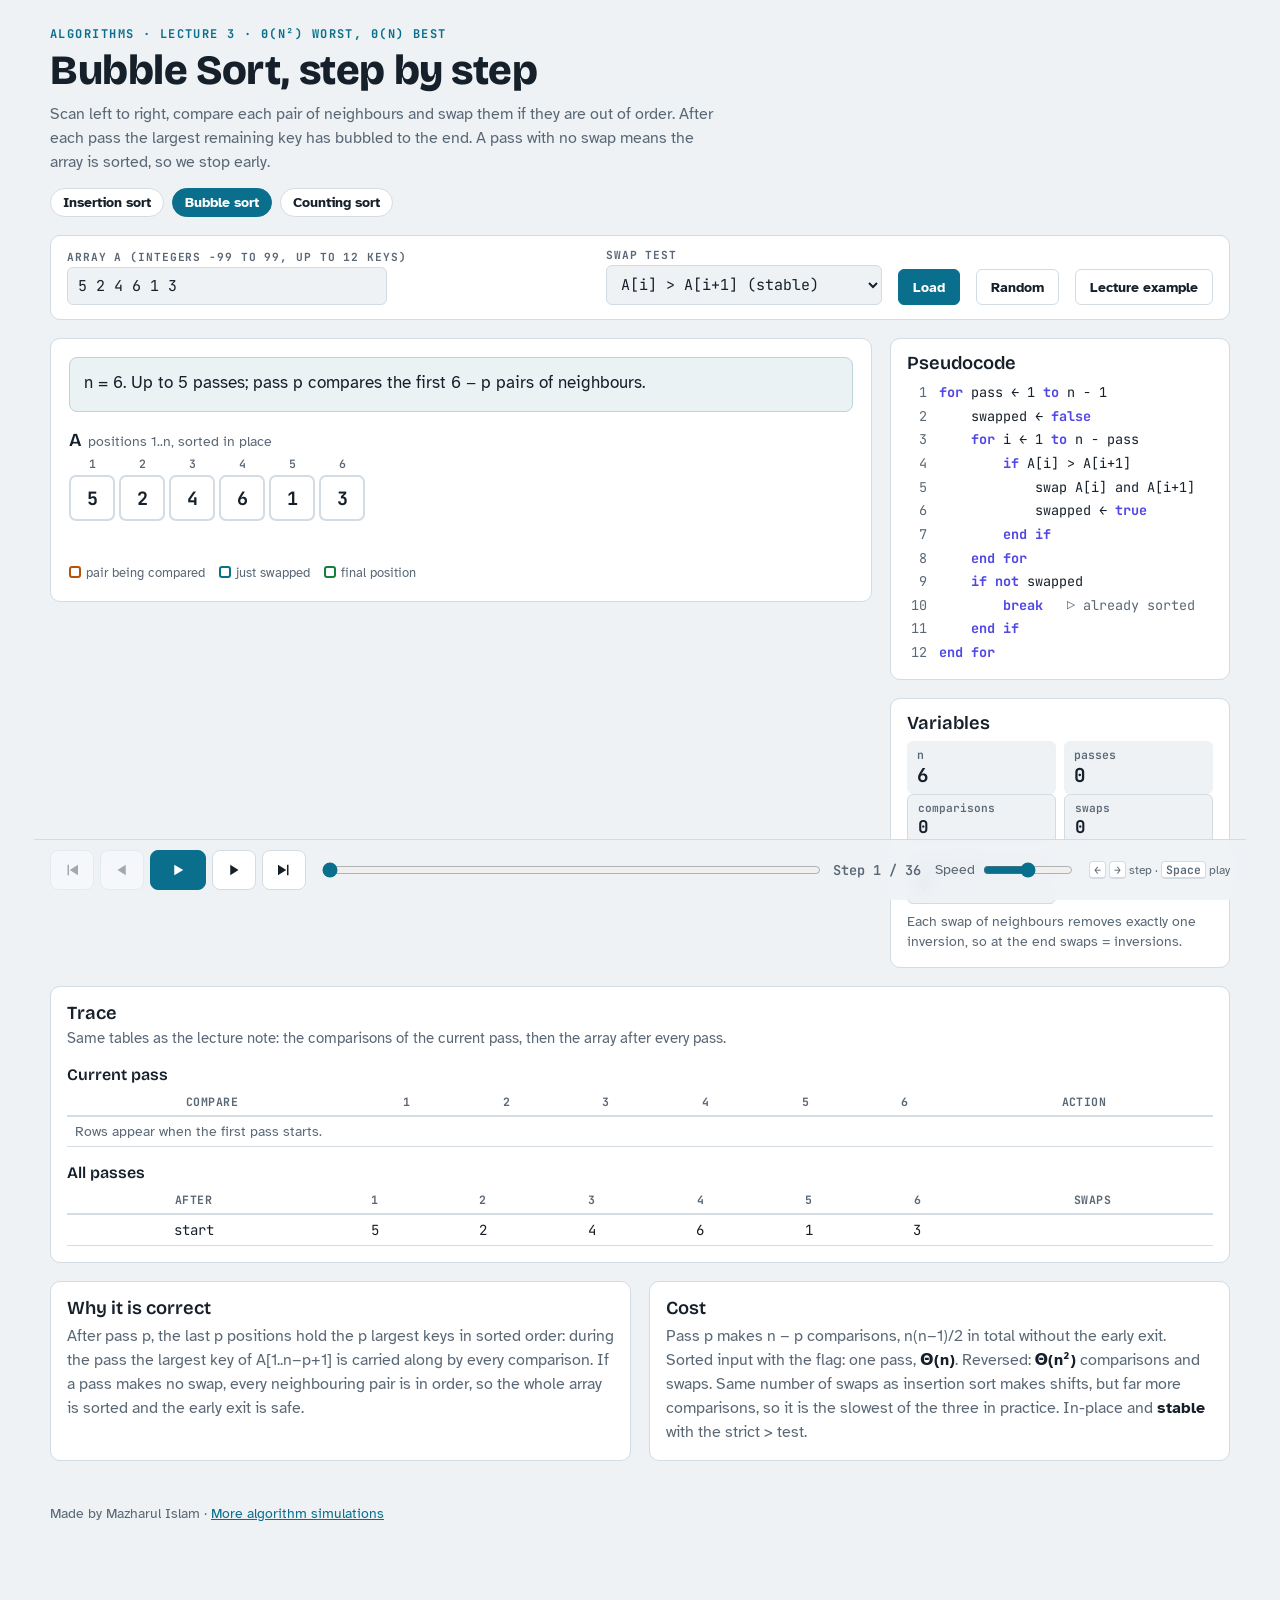
==== bubble-sort/index.html @ 17991b51 "Add insertion sort and bubble sort simulations; shared player and styles; fix array cell alignment" ====
<!doctype html>
<html lang="en">
<head>
<meta charset="utf-8">
<meta name="viewport" content="width=device-width, initial-scale=1, viewport-fit=cover">
<meta name="description" content="Interactive step-by-step bubble sort with early exit: compare neighbours, swap, and watch the largest key bubble to the end.">
<style>html{color-scheme:light}body{margin:0}img{max-width:100%}[hidden]{display:none!important}</style>
<title>Bubble Sort Simulator</title>
<link rel="preconnect" href="https://fonts.googleapis.com">
<link rel="preconnect" href="https://fonts.gstatic.com" crossorigin>
<link rel="stylesheet" href="https://fonts.googleapis.com/css2?family=Atkinson+Hyperlegible:wght@400;700&family=Bricolage+Grotesque:opsz,wght@12..96,600;12..96,800&family=JetBrains+Mono:wght@400;600;700&display=swap">
<link rel="stylesheet" href="../assets/sim.css">
</head>
<body>
<div class="wrap">
  <header>
    <p class="eyebrow">Algorithms · Lecture 3 · Θ(n²) worst, Θ(n) best</p>
    <h1>Bubble Sort, step by step</h1>
    <p class="lede">Scan left to right, compare each pair of neighbours and swap them if they are out of order. After each pass the largest remaining key has bubbled to the end. A pass with no swap means the array is sorted, so we stop early.</p>
    <nav class="sortnav" aria-label="Sorting simulations">
      <a href="../insertion-sort/">Insertion sort</a>
      <a href="../bubble-sort/" aria-current="page">Bubble sort</a>
      <a href="../counting-sort/">Counting sort</a>
    </nav>
  </header>

  <form class="card setup" id="setup" autocomplete="off">
    <div class="field grow"><label for="inA">Array A (integers −99 to 99, up to 12 keys)</label><input type="text" id="inA" value="5 2 4 6 1 3"></div>
    <div class="field"><label for="inCond">Swap test</label>
      <select id="inCond"><option value="gt">A[i] &gt; A[i+1] (stable)</option><option value="ge">A[i] ≥ A[i+1] (not stable)</option></select></div>
    <button class="btn primary" type="submit">Load</button>
    <button class="btn" type="button" id="bRand">Random</button>
    <button class="btn" type="button" id="bLec">Lecture example</button>
    <p class="err" id="err" role="alert"></p>
  </form>

  <div class="stage">
    <section class="card viz" aria-live="polite">
      <div class="msg" id="msg"></div>
      <div class="arr">
        <div class="arr-head"><h2>A<span>positions 1..n, sorted in place</span></h2></div>
        <div class="scroll"><div class="grid" id="gA"></div></div>
      </div>
      <div class="legend">
        <span><i style="border-color:var(--read)"></i>pair being compared</span>
        <span><i style="border-color:var(--accent)"></i>just swapped</span>
        <span><i style="border-color:var(--inc)"></i>final position</span>
      </div>
    </section>

    <aside class="side">
      <section class="card code">
        <h2>Pseudocode</h2>
        <ol id="code">
          <li data-l="1"><span class="kw">for</span> pass ← 1 <span class="kw">to</span> n − 1</li>
          <li data-l="2">    swapped ← <span class="kw">false</span></li>
          <li data-l="3">    <span class="kw">for</span> i ← 1 <span class="kw">to</span> n − pass</li>
          <li data-l="4" id="line4"></li>
          <li data-l="5">            swap A[i] and A[i+1]</li>
          <li data-l="6">            swapped ← <span class="kw">true</span></li>
          <li data-l="7">        <span class="kw">end if</span></li>
          <li data-l="8">    <span class="kw">end for</span></li>
          <li data-l="9">    <span class="kw">if not</span> swapped</li>
          <li data-l="10">        <span class="kw">break</span>   <span class="cm">▷ already sorted</span></li>
          <li data-l="11">    <span class="kw">end if</span></li>
          <li data-l="12"><span class="kw">end for</span></li>
        </ol>
      </section>
      <section class="card vars">
        <h2>Variables</h2>
        <dl id="vars"></dl>
        <dl class="stats" id="stats"></dl>
        <p class="stat-note">Each swap of neighbours removes exactly one inversion, so at the end swaps = inversions.</p>
      </section>
    </aside>
  </div>

  <section class="card trace">
    <h2>Trace</h2>
    <p>Same tables as the lecture note: the comparisons of the current pass, then the array after every pass.</p>
    <h3 id="passTitle">Current pass</h3>
    <div class="tscroll"><table><thead id="thead1"></thead><tbody id="tbody1"></tbody></table></div>
    <h3>All passes</h3>
    <div class="tscroll"><table><thead id="thead2"></thead><tbody id="tbody2"></tbody></table></div>
  </section>

  <section class="notes">
    <div class="card"><h2>Why it is correct</h2><p>After pass p, the last p positions hold the p largest keys in sorted order: during the pass the largest key of A[1..n−p+1] is carried along by every comparison. If a pass makes no swap, every neighbouring pair is in order, so the whole array is sorted and the early exit is safe.</p></div>
    <div class="card"><h2>Cost</h2><p>Pass p makes n − p comparisons, n(n−1)/2 in total without the early exit. Sorted input with the flag: one pass, <strong>Θ(n)</strong>. Reversed: <strong>Θ(n²)</strong> comparisons and swaps. Same number of swaps as insertion sort makes shifts, but far more comparisons, so it is the slowest of the three in practice. In-place and <strong>stable</strong> with the strict &gt; test.</p></div>
  </section>

  <footer class="site-foot">Made by Mazharul Islam · <a href="../">More algorithm simulations</a></footer>

  <div class="transport">
    <div class="inner">
      <div class="tbtns">
        <button class="tbtn" id="bFirst" aria-label="First step"><svg viewBox="0 0 24 24"><path d="M6 5h2v14H6zM20 5v14L9 12z"/></svg></button>
        <button class="tbtn" id="bPrev" aria-label="Previous step"><svg viewBox="0 0 24 24"><path d="M17 5v14L6 12z"/></svg></button>
        <button class="tbtn play" id="bPlay" aria-label="Play"><svg viewBox="0 0 24 24" id="playIcon"><path d="M7 5v14l12-7z"/></svg></button>
        <button class="tbtn" id="bNext" aria-label="Next step"><svg viewBox="0 0 24 24"><path d="M7 5v14l11-7z"/></svg></button>
        <button class="tbtn" id="bLast" aria-label="Last step"><svg viewBox="0 0 24 24"><path d="M16 5h2v14h-2zM4 5v14l11-7z"/></svg></button>
      </div>
      <div class="scrub"><input type="range" id="scrub" min="0" max="0" value="0" aria-label="Step"><span class="count" id="count"></span></div>
      <label class="speed" for="speed">Speed <input type="range" id="speed" min="1" max="5" value="3"></label>
      <span class="keys"><kbd>←</kbd> <kbd>→</kbd> step · <kbd>Space</kbd> play</span>
    </div>
  </div>
</div>

<script src="../assets/sim.js"></script>
<script>
(function () {
  const $ = id => document.getElementById(id), fmt = Sim.fmt;
  const LECTURE = [5, 2, 4, 6, 1, 3];
  let A = LECTURE.slice(), GE = false;

  function build() {
    const n = A.length, tg = Sim.tags(A), inv = Sim.inversions(A);
    const arr = A.map((v, i) => ({ v, id: 'e' + i, t: tg[i] }));
    const rows = [], S = [];
    let passRows = [], fin = 0, cmp = 0, sw = 0, pass = 0, passes = 0;
    const push = o => S.push(Object.assign({ arr: arr.slice(), fin, cmp, sw, inv, pass, passRows: passRows.slice(), rows: rows.slice(), i: 0, hi: {}, vars: {} }, o));

    rows.push({ label: 'start', vals: arr.slice(), fin: 0, swaps: '' });
    push({ line: 0, msg: `n = ${n}. Up to ${n - 1} passes; pass p compares the first ${n} − p pairs of neighbours.` });

    for (pass = 1; pass <= n - 1; pass++) {
      let swapped = false, passSw = 0; passRows = []; passes = pass;
      push({ line: [1, 2], vars: { pass, swapped: 'false' }, msg: `Pass ${pass}: set <code>swapped ← false</code>. Compare A[i] with A[i+1] for i = 1..${n - pass}.` });
      for (let i = 1; i <= n - pass; i++) {
        const a = arr[i - 1], b = arr[i]; cmp++;
        const doSw = GE ? a.v >= b.v : a.v > b.v;
        const rel = a.v > b.v ? '>' : a.v < b.v ? '<' : '=';
        passRows.push({ label: `A[${i}],A[${i + 1}]`, vals: arr.slice(), pair: i, fin, action: `${a.v} ${rel} ${b.v}: ${doSw ? 'swap' : 'keep'}` });
        push({ line: [3, 4], i, hi: { [i]: 'cmp', [i + 1]: 'cmp' }, vars: { pass, i, 'A[i]': a.v, 'A[i+1]': b.v },
          msg: `Compare <code>A[${i}] = ${fmt(a)}</code> and <code>A[${i + 1}] = ${fmt(b)}</code>: ${a.v} ${rel} ${b.v}, so ${doSw ? 'swap them' : 'keep them'}.` });
        if (doSw) {
          arr[i - 1] = b; arr[i] = a; sw++; passSw++; swapped = true;
          push({ line: [5, 6], i, hi: { [i]: 'moved', [i + 1]: 'moved' }, vars: { pass, i, swapped: 'true' },
            msg: `Swapped: ${fmt(a)} moves right and ${fmt(b)} moves left. <code>swapped ← true</code>.` });
        }
      }
      if (!swapped) {
        fin = n;
        passRows.push({ label: 'end of pass', vals: arr.slice(), pair: 0, fin, action: 'no swap: stop' });
        rows.push({ label: `pass ${pass}`, vals: arr.slice(), fin, swaps: '0 (stop)' });
        push({ line: [9, 10], vars: { pass, swapped: 'false' }, msg: `No swap in pass ${pass}: every neighbouring pair is in order, so the array is sorted. <code>break</code>.` });
        break;
      }
      fin = pass === n - 1 ? n : pass;
      const last = arr[n - pass];
      passRows.push({ label: 'end of pass', vals: arr.slice(), pair: 0, fin, action: `${last.v} is in its final place` });
      rows.push({ label: `pass ${pass}`, vals: arr.slice(), fin, swaps: passSw });
      push({ line: 9, vars: { pass, swapped: 'true' },
        msg: `End of pass ${pass}: ${fmt(last)} is in its final place. ${passSw} swap${passSw > 1 ? 's' : ''} this pass, so keep going.` +
             (pass === n - 1 ? ' That was the last pass, so A[1] is final too.' : '') });
    }
    const st = Sim.stability(arr);
    let msg = `Sorted in ${passes} pass${passes > 1 ? 'es' : ''} with ${cmp} comparisons and ${sw} swaps. Swaps = inversions of the input = ${inv}.`;
    if (st) msg += st.kept ? ` Equal keys kept their order (${st.seq}), so the sort is <b>stable</b>.`
                           : ` Equal keys did not keep their order (${st.seq}): the ≥ test swaps equal neighbours, so the sort is <b>not stable</b>.`;
    push({ line: 0, pass: passes, msg });
    return S;
  }

  const cellsTD = (r, pairCls) => r.vals.map((x, p) => {
    const pos = p + 1, n = r.vals.length;
    const cls = pairCls && r.pair && (pos === r.pair || pos === r.pair + 1) ? 'k' : pos > n - r.fin ? 's' : '';
    return `<td class="${cls}">${fmt(x)}</td>`;
  }).join('');

  function render(s) {
    const n = A.length;
    $('msg').innerHTML = s.msg;
    const ptr = s.i ? { [s.i]: 'i', [s.i + 1]: 'i+1' } : null;
    $('gA').innerHTML = Sim.rowHTML(s.arr.map((item, p) => {
      const pos = p + 1, h = s.hi[pos];
      return { item, hot: !!h, cls: h || (pos > n - s.fin ? 'sorted' : '') };
    }), ptr || {}, true);
    const vk = Object.keys(s.vars);
    $('vars').innerHTML = vk.length ? vk.map(k => `<div><dt>${k}</dt><dd>${s.vars[k]}</dd></div>`).join('')
      : `<div><dt>n</dt><dd>${n}</dd></div><div><dt>passes</dt><dd>${s.pass}</dd></div>`;
    $('stats').innerHTML = `<div><dt>comparisons</dt><dd>${s.cmp}</dd></div><div><dt>swaps</dt><dd>${s.sw}</dd></div><div><dt>inversions</dt><dd>${s.inv}</dd></div>`;
    const heads = A.map((_, p) => `<th>${p + 1}</th>`).join('');
    $('passTitle').textContent = s.pass ? `Pass ${s.pass} in detail` : 'Current pass';
    $('thead1').innerHTML = `<tr><th>Compare</th>${heads}<th>Action</th></tr>`;
    $('tbody1').innerHTML = s.passRows.length
      ? s.passRows.map((r, ri) => `<tr class="${ri === s.passRows.length - 1 ? 'last' : ''}"><td>${r.label}</td>${cellsTD(r, true)}<td class="what">${r.action}</td></tr>`).join('')
      : `<tr class="tempty"><td colspan="${n + 2}">Rows appear when the first pass starts.</td></tr>`;
    $('thead2').innerHTML = `<tr><th>After</th>${heads}<th>Swaps</th></tr>`;
    $('tbody2').innerHTML = s.rows.map((r, ri) => `<tr class="${ri === s.rows.length - 1 && ri > 0 ? 'last' : ''}"><td>${r.label}</td>${cellsTD(r, false)}<td>${r.swaps}</td></tr>`).join('');
  }

  const player = Sim.start(render);
  function load() {
    $('line4').innerHTML = `        <span class="kw">if</span> A[i] ${GE ? '≥' : '>'} A[i+1]`;
    player.load(build());
  }
  $('setup').addEventListener('submit', e => {
    e.preventDefault();
    const r = Sim.parse($('inA').value, 12, -99, 99);
    $('err').textContent = r.error || '';
    if (r.error) return;
    A = r.arr; GE = $('inCond').value === 'ge'; load();
  });
  $('bRand').onclick = () => {
    const n = 6 + Math.floor(Math.random() * 4);
    $('inA').value = Array.from({ length: n }, () => Math.floor(Math.random() * 10)).join(' ');
    $('setup').requestSubmit();
  };
  $('bLec').onclick = () => { $('inA').value = LECTURE.join(' '); $('inCond').value = 'gt'; $('setup').requestSubmit(); };
  $('inCond').onchange = () => $('setup').requestSubmit();
  load();
})();
</script>
</body>
</html>
---- assets/sim.css ----
/* Layout: lab-bench instrument. Arrays on the left, pseudocode + live variables on the right, a sticky transport bar, trace table below. */
:root{
  --bg:#eef2f5; --surface:#ffffff; --ink:#16202a; --muted:#5a6876; --line:#d3dbe3;
  --accent:#0a6f8c; --accent-ink:#ffffff;
  --inc:#15803d; --read:#b45309; --dec:#be123c; --src:#4f46e5;
  --k0:#2563eb; --k1:#db2777; --k2:#16a34a; --k3:#d97706; --k4:#7c3aed; --k5:#0891b2; --k6:#dc2626; --k7:#65a30d;
  --f-display:"Bricolage Grotesque", "Avenir Next", system-ui, sans-serif;
  --f-body:"Atkinson Hyperlegible", "Segoe UI", system-ui, sans-serif;
  --f-mono:"JetBrains Mono", ui-monospace, Menlo, Consolas, monospace;
  --cell:46px;
}
@media (prefers-color-scheme: dark){ :root:not([data-theme="light"]){
  --bg:#0e1318; --surface:#17202a; --ink:#e4ebf2; --muted:#93a2b1; --line:#2b3845;
  --accent:#4cb8d8; --accent-ink:#06222b;
  --inc:#4ade80; --read:#fbbf24; --dec:#fb7185; --src:#a5b4fc;
  --k0:#60a5fa; --k1:#f472b6; --k2:#4ade80; --k3:#fbbf24; --k4:#a78bfa; --k5:#22d3ee; --k6:#f87171; --k7:#a3e635;
  color-scheme:dark }}
:root[data-theme="dark"]{
  --bg:#0e1318; --surface:#17202a; --ink:#e4ebf2; --muted:#93a2b1; --line:#2b3845;
  --accent:#4cb8d8; --accent-ink:#06222b;
  --inc:#4ade80; --read:#fbbf24; --dec:#fb7185; --src:#a5b4fc;
  --k0:#60a5fa; --k1:#f472b6; --k2:#4ade80; --k3:#fbbf24; --k4:#a78bfa; --k5:#22d3ee; --k6:#f87171; --k7:#a3e635;
  color-scheme:dark }

*{box-sizing:border-box}
body{background:var(--bg); color:var(--ink); font:16px/1.5 var(--f-body); padding:0 16px}
.wrap{max-width:1180px; margin:0 auto; padding-block:28px 0; display:flex; flex-direction:column; gap:18px}
h1,h2{font-family:var(--f-display); text-wrap:balance; margin:0; line-height:1.1}
h1{font-size:clamp(1.8rem,4vw,2.6rem); font-weight:800; letter-spacing:-.01em}
h2{font-size:1.15rem; font-weight:600}
.eyebrow{font:700 .75rem/1 var(--f-mono); letter-spacing:.12em; text-transform:uppercase; color:var(--accent); margin:0 0 8px}
.lede{color:var(--muted); max-width:68ch; margin:8px 0 0}
.card{background:var(--surface); border:1px solid var(--line); border-radius:10px; min-width:0}

/* setup */
.setup{display:flex; flex-wrap:wrap; gap:12px 16px; align-items:flex-end; padding:14px 16px}
.field{display:flex; flex-direction:column; gap:4px; min-width:0}
.field label{font:700 .7rem/1 var(--f-mono); letter-spacing:.08em; text-transform:uppercase; color:var(--muted)}
input[type=text], input[type=number], select{font:15px var(--f-mono); color:var(--ink); background:var(--bg); border:1px solid var(--line); border-radius:6px; padding:8px 10px}
#inA{width:min(320px,100%)} #inK{width:80px}
.field.grow{flex:1 1 260px}
.btn{font:700 .9rem var(--f-body); border:1px solid var(--line); background:var(--surface); color:var(--ink); border-radius:6px; padding:8px 14px; cursor:pointer}
.btn:hover{border-color:var(--accent)}
.btn.primary{background:var(--accent); color:var(--accent-ink); border-color:var(--accent)}
.btn:disabled{opacity:.4; cursor:default}
:focus-visible{outline:3px solid var(--accent); outline-offset:2px}
.err{color:var(--dec); font-size:.9rem; flex-basis:100%; margin:0}
.err:empty{display:none}

/* phases */
.phases{display:flex; flex-wrap:wrap; gap:8px; list-style:none; margin:0; padding:0}
.phases li{display:flex; align-items:center; gap:8px; padding:6px 12px 6px 6px; border-radius:999px; border:1px solid var(--line); color:var(--muted); font-size:.92rem; background:var(--surface)}
.phases b{display:grid; place-items:center; width:24px; height:24px; border-radius:50%; background:var(--bg); font:700 .8rem var(--f-mono)}
.phases li.on{border-color:var(--accent); color:var(--ink)}
.phases li.on b{background:var(--accent); color:var(--accent-ink)}
.phases li.past b{background:color-mix(in oklab,var(--accent) 25%,var(--surface)); color:var(--ink)}

/* stage */
.stage{display:grid; grid-template-columns:minmax(0,1fr) 340px; gap:18px; align-items:start}
@media (max-width:900px){ .stage{grid-template-columns:minmax(0,1fr)} }
.viz{padding:18px; display:flex; flex-direction:column; gap:18px}
.msg{font-size:1.08rem; min-height:3.2em; padding:12px 14px; border-radius:8px; background:color-mix(in oklab,var(--accent) 9%,var(--surface)); border:1px solid color-mix(in oklab,var(--accent) 30%,var(--surface))}
.msg code{font:600 .95em var(--f-mono)}
.arr{display:flex; flex-direction:column; gap:6px}
.arr-head{display:flex; align-items:baseline; gap:10px; flex-wrap:wrap}
.arr-head h2 span{font:400 .85rem var(--f-body); color:var(--muted); margin-left:6px}
.scroll{overflow-x:auto; padding-bottom:4px}
.grid{display:grid; grid-auto-flow:column; grid-auto-columns:var(--cell); grid-template-rows:auto auto; gap:4px 4px; width:max-content}
.idx{font:600 .72rem var(--f-mono); color:var(--muted); text-align:center}
.idx.hot{color:var(--accent)}
.cell{position:relative; height:var(--cell); display:grid; place-items:center; border-radius:7px; border:2px solid var(--line); background:var(--surface); font:700 1.15rem var(--f-mono); font-variant-numeric:tabular-nums; transition:background .25s, border-color .25s, transform .25s, opacity .25s}
.cell sub{position:absolute; right:4px; bottom:2px; font:600 .62rem var(--f-mono); color:var(--muted)}
.cell.empty{border-style:dashed; color:var(--muted); font-weight:400}
.cell.used{opacity:.35}
.cell.hi{border-color:var(--accent); box-shadow:0 0 0 3px color-mix(in oklab,var(--accent) 35%,transparent); transform:translateY(-3px)}
.cell.inc{border-color:var(--inc); background:color-mix(in oklab,var(--inc) 18%,var(--surface))}
.cell.read{border-color:var(--read); background:color-mix(in oklab,var(--read) 18%,var(--surface))}
.cell.dec{border-color:var(--dec); background:color-mix(in oklab,var(--dec) 16%,var(--surface))}
.cell.src{border-color:var(--src); border-style:dashed}
.cell.dst{border-color:var(--accent); background:color-mix(in oklab,var(--accent) 18%,var(--surface))}
.v0{--h:var(--k0)} .v1{--h:var(--k1)} .v2{--h:var(--k2)} .v3{--h:var(--k3)} .v4{--h:var(--k4)} .v5{--h:var(--k5)} .v6{--h:var(--k6)} .v7{--h:var(--k7)}
.cell.key{background:color-mix(in oklab,var(--h) 20%,var(--surface)); border-color:color-mix(in oklab,var(--h) 60%,var(--surface))}
.cell.key.hi{border-color:var(--accent)}
.snap{display:grid; grid-template-columns:auto; gap:4px}
.snaprow{display:grid; grid-auto-flow:column; grid-auto-columns:var(--cell); gap:4px; width:max-content}
.snaprow span{text-align:center; font:600 .9rem var(--f-mono); color:var(--ink); padding:3px 0; border-bottom:1px solid var(--line)}
.snaprow.off span{color:var(--muted); opacity:.5}
.snaplabel{font:700 .7rem/1 var(--f-mono); letter-spacing:.06em; text-transform:uppercase; color:var(--muted); margin-top:6px}
.legend{display:flex; flex-wrap:wrap; gap:6px 14px; font-size:.82rem; color:var(--muted)}
.legend i{display:inline-block; width:12px; height:12px; border-radius:3px; border:2px solid; vertical-align:-1px; margin-right:5px}

/* side */
.side{display:flex; flex-direction:column; gap:18px; min-width:0}
.code{padding:14px 0}
.code h2, .vars h2{padding:0 16px 8px}
.code ol{list-style:none; margin:0; padding:0; font:13.5px/1.75 var(--f-mono); counter-reset:ln}
.code li{counter-increment:ln; padding:0 14px 0 0; display:block; white-space:pre; border-left:4px solid transparent}
.code li::before{content:counter(ln); display:inline-block; width:2.4em; text-align:right; padding-right:12px; color:var(--muted)}
.code li.on{background:color-mix(in oklab,var(--accent) 16%,var(--surface)); border-left-color:var(--accent)}
.code .kw{color:var(--src); font-weight:700}
.code .cm{color:var(--muted)}
.code .pre{color:var(--muted); font-style:italic}
.vars{padding:14px 0}
.vars dl{display:grid; grid-template-columns:repeat(2,minmax(0,1fr)); gap:8px; margin:0; padding:0 16px}
.vars dl > div{background:var(--bg); border-radius:6px; padding:6px 10px}
.vars dt{font:600 .72rem var(--f-mono); color:var(--muted)}
.vars dd{margin:0; font:700 1.2rem var(--f-mono); font-variant-numeric:tabular-nums}
.iter{padding:10px 16px 0; font-size:.85rem; color:var(--muted)}
.meter{height:6px; border-radius:3px; background:var(--bg); margin-top:6px; overflow:hidden}
.meter i{display:block; height:100%; background:var(--accent); width:0; transition:width .25s}

/* transport */
.transport{position:sticky; bottom:0; z-index:5; margin:0 -16px; padding:10px 16px calc(10px + env(safe-area-inset-bottom,0px)); background:color-mix(in oklab,var(--bg) 88%,transparent); backdrop-filter:blur(8px); border-top:1px solid var(--line)}
.transport .inner{max-width:1180px; margin:0 auto; display:flex; flex-wrap:wrap; gap:10px 14px; align-items:center}
.tbtns{display:flex; gap:6px}
.tbtn{width:44px; height:40px; border-radius:8px; border:1px solid var(--line); background:var(--surface); color:var(--ink); cursor:pointer; display:grid; place-items:center}
.tbtn svg{width:18px; height:18px; fill:currentColor}
.tbtn.play{width:56px; background:var(--accent); border-color:var(--accent); color:var(--accent-ink)}
.tbtn:disabled{opacity:.35; cursor:default}
.scrub{flex:1 1 220px; display:flex; align-items:center; gap:10px; min-width:0}
.scrub input{flex:1; accent-color:var(--accent); min-width:0}
.count{font:600 .85rem var(--f-mono); color:var(--muted); white-space:nowrap; font-variant-numeric:tabular-nums}
.speed{display:flex; align-items:center; gap:6px; font-size:.85rem; color:var(--muted)}
.speed input{width:90px; accent-color:var(--accent)}
.keys{font-size:.78rem; color:var(--muted)}
kbd{font:600 .72rem var(--f-mono); border:1px solid var(--line); border-bottom-width:2px; border-radius:4px; padding:0 4px; background:var(--surface)}

/* trace */
.trace{padding:16px}
.trace p{color:var(--muted); margin:4px 0 10px; font-size:.92rem}
.tscroll{overflow-x:auto}
table{border-collapse:collapse; font:14px var(--f-mono); font-variant-numeric:tabular-nums; width:100%; min-width:560px}
th{font:700 .72rem var(--f-mono); letter-spacing:.04em; text-transform:uppercase; color:var(--muted); text-align:center; padding:6px 8px; border-bottom:2px solid var(--line)}
td{text-align:center; padding:6px 8px; border-bottom:1px solid var(--line)}
td.bs{text-align:left; white-space:pre; letter-spacing:.05em}
tr.last td:not(.s):not(.k){background:color-mix(in oklab,var(--accent) 12%,var(--surface))}
.tempty td{color:var(--muted); font-family:var(--f-body); text-align:left}

/* notes */
.notes{display:grid; grid-template-columns:repeat(auto-fit,minmax(260px,1fr)); gap:18px; padding-bottom:24px}
.notes .card{padding:16px}
.notes p{margin:6px 0 0; color:var(--muted); max-width:65ch}
.notes strong{color:var(--ink)}

.site-foot{color:var(--muted); font-size:.88rem; padding-bottom:8px}
.site-foot a{color:var(--accent)}
.fly{position:fixed; z-index:20; pointer-events:none; margin:0}
@media (max-width:560px){ :root{--cell:38px} .cell{font-size:1rem} .keys{display:none} }
@media (prefers-reduced-motion: reduce){ .cell,.meter i{transition:none} .cell.hi{transform:none} }

/* ---- shared additions: sort nav, sorted/landed cells, pointers, key box, stats, trace cells ---- */
.sortnav{display:flex; flex-wrap:wrap; gap:8px; margin-top:14px}
.sortnav a{font:600 .88rem var(--f-body); color:var(--ink); text-decoration:none; padding:5px 12px; border:1px solid var(--line); border-radius:999px; background:var(--surface)}
.sortnav a:hover{border-color:var(--accent)}
.sortnav a[aria-current="page"]{background:var(--accent); border-color:var(--accent); color:var(--accent-ink)}
.cell.sorted{border-color:var(--inc); background:color-mix(in oklab,var(--inc) 16%,var(--surface))}
.cell.cmp{border-color:var(--read); background:color-mix(in oklab,var(--read) 20%,var(--surface))}
.cell.landed{border-color:var(--read); background:color-mix(in oklab,var(--read) 38%,var(--surface))}
.cell.moved{border-color:var(--accent); box-shadow:0 0 0 3px color-mix(in oklab,var(--accent) 30%,transparent)}
.ptr{font:700 .78rem var(--f-mono); color:var(--accent); text-align:center; min-height:1.3em; line-height:1.3}
.keyrow{display:flex; align-items:center; gap:12px; min-height:var(--cell)}
.keyrow .lab{font:700 .8rem var(--f-mono); color:var(--muted)}
.keyrow .cell{width:var(--cell)}
.cell.keyheld{border-color:var(--read); background:color-mix(in oklab,var(--read) 24%,var(--surface))}
.stats{display:grid; grid-template-columns:repeat(3,minmax(0,1fr)); gap:8px; margin:0; padding:10px 16px 0}
.stats > div{border:1px solid var(--line); border-radius:6px; padding:6px 10px}
.stats dt{font:600 .7rem var(--f-mono); color:var(--muted)}
.stats dd{margin:0; font:700 1.1rem var(--f-mono); font-variant-numeric:tabular-nums}
.stat-note{padding:8px 16px 0; margin:0; font-size:.85rem; color:var(--muted)}
td.s{background:color-mix(in oklab,var(--inc) 16%,var(--surface))}
td.k{background:color-mix(in oklab,var(--read) 32%,var(--surface)); font-weight:700}
td.what{text-align:left; font-family:var(--f-body)}
.trace h3{font:600 1rem var(--f-display); margin:16px 0 4px}
.cell.gapc{font:600 .7rem var(--f-mono); letter-spacing:.06em; color:var(--muted)}
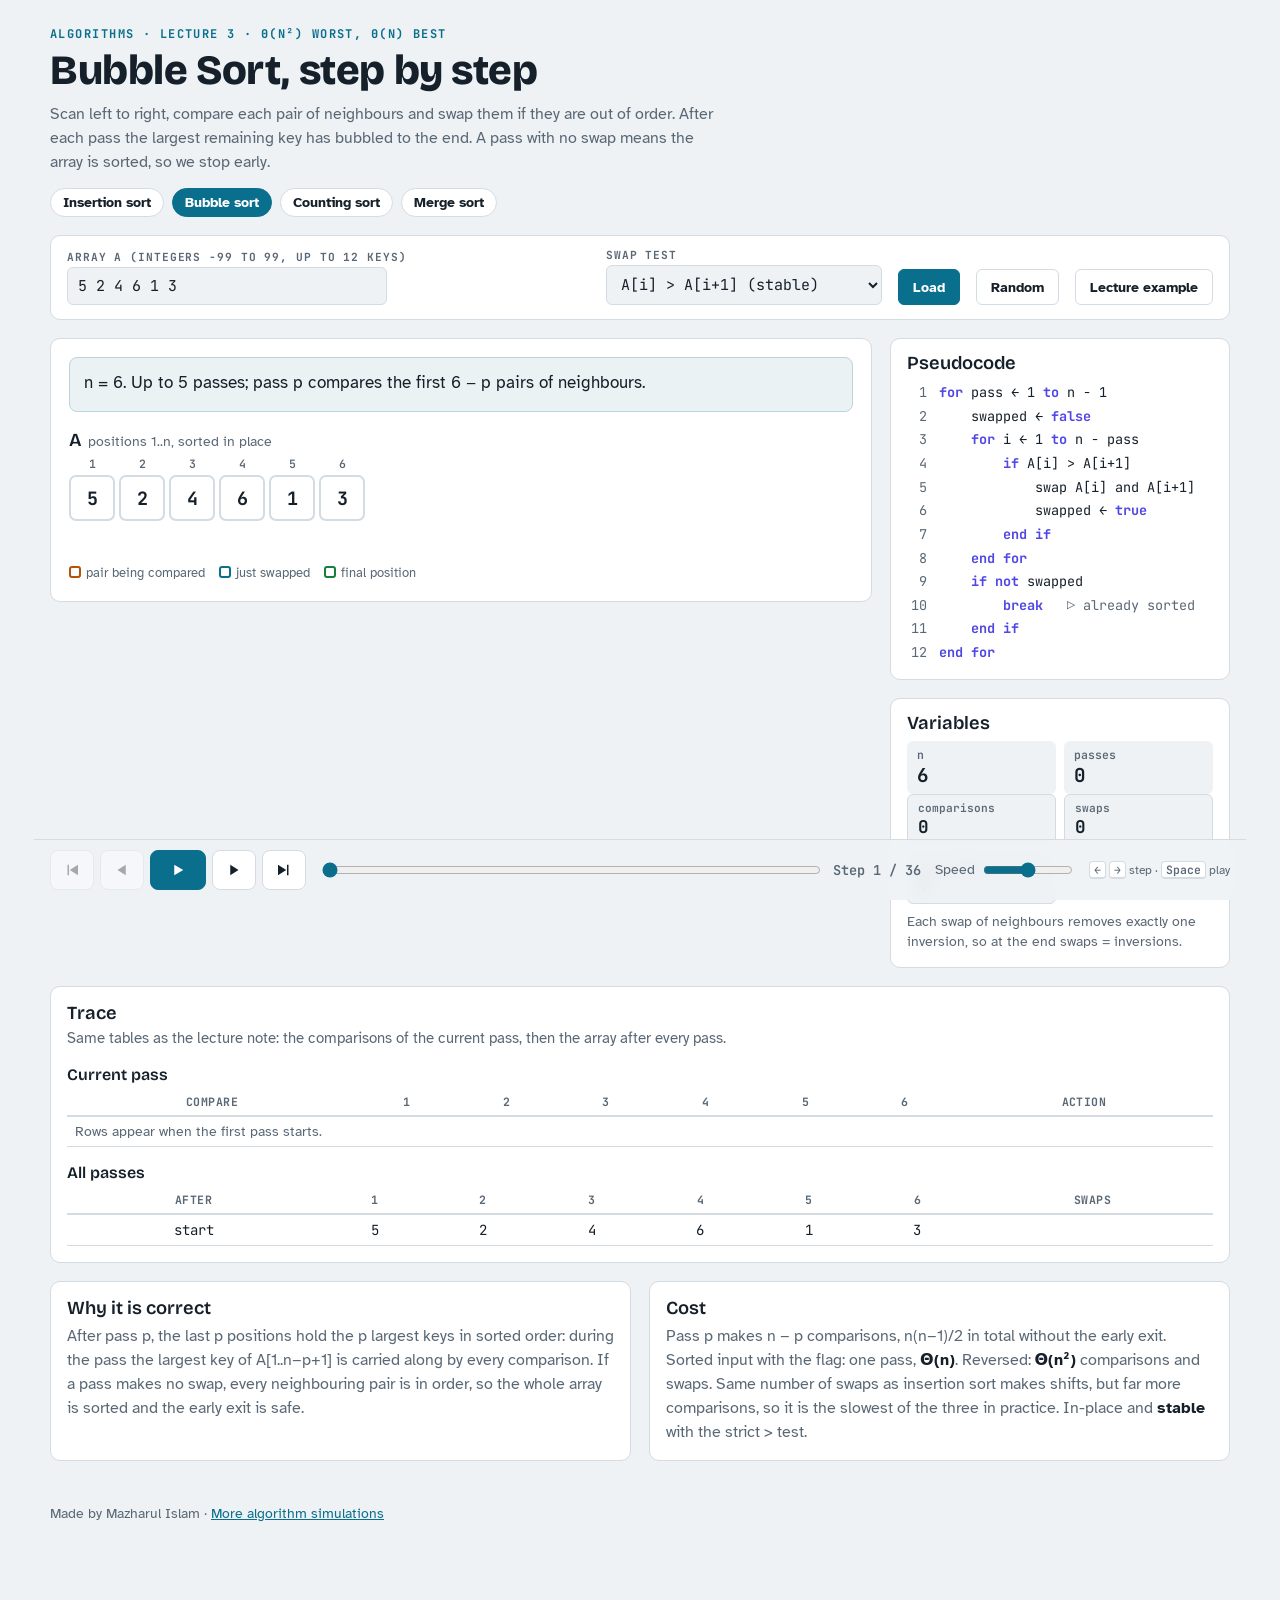
==== commit 0a4aff85: "Add merge sort simulation (Lecture 4): call tree, call stack, bottom-up version, inversion counting" ====
--- a/bubble-sort/index.html
+++ b/bubble-sort/index.html
@@ -21,6 +21,7 @@
       <a href="../insertion-sort/">Insertion sort</a>
       <a href="../bubble-sort/" aria-current="page">Bubble sort</a>
       <a href="../counting-sort/">Counting sort</a>
+      <a href="../merge-sort/">Merge sort</a>
     </nav>
   </header>
 
--- a/assets/sim.css
+++ b/assets/sim.css
@@ -93,7 +93,7 @@
 .side{display:flex; flex-direction:column; gap:18px; min-width:0}
 .code{padding:14px 0}
 .code h2, .vars h2{padding:0 16px 8px}
-.code ol{list-style:none; margin:0; padding:0; font:13.5px/1.75 var(--f-mono); counter-reset:ln}
+.code ol{list-style:none; margin:0; padding:0; overflow-x:auto; font:13.5px/1.75 var(--f-mono); counter-reset:ln}
 .code li{counter-increment:ln; padding:0 14px 0 0; display:block; white-space:pre; border-left:4px solid transparent}
 .code li::before{content:counter(ln); display:inline-block; width:2.4em; text-align:right; padding-right:12px; color:var(--muted)}
 .code li.on{background:color-mix(in oklab,var(--accent) 16%,var(--surface)); border-left-color:var(--accent)}
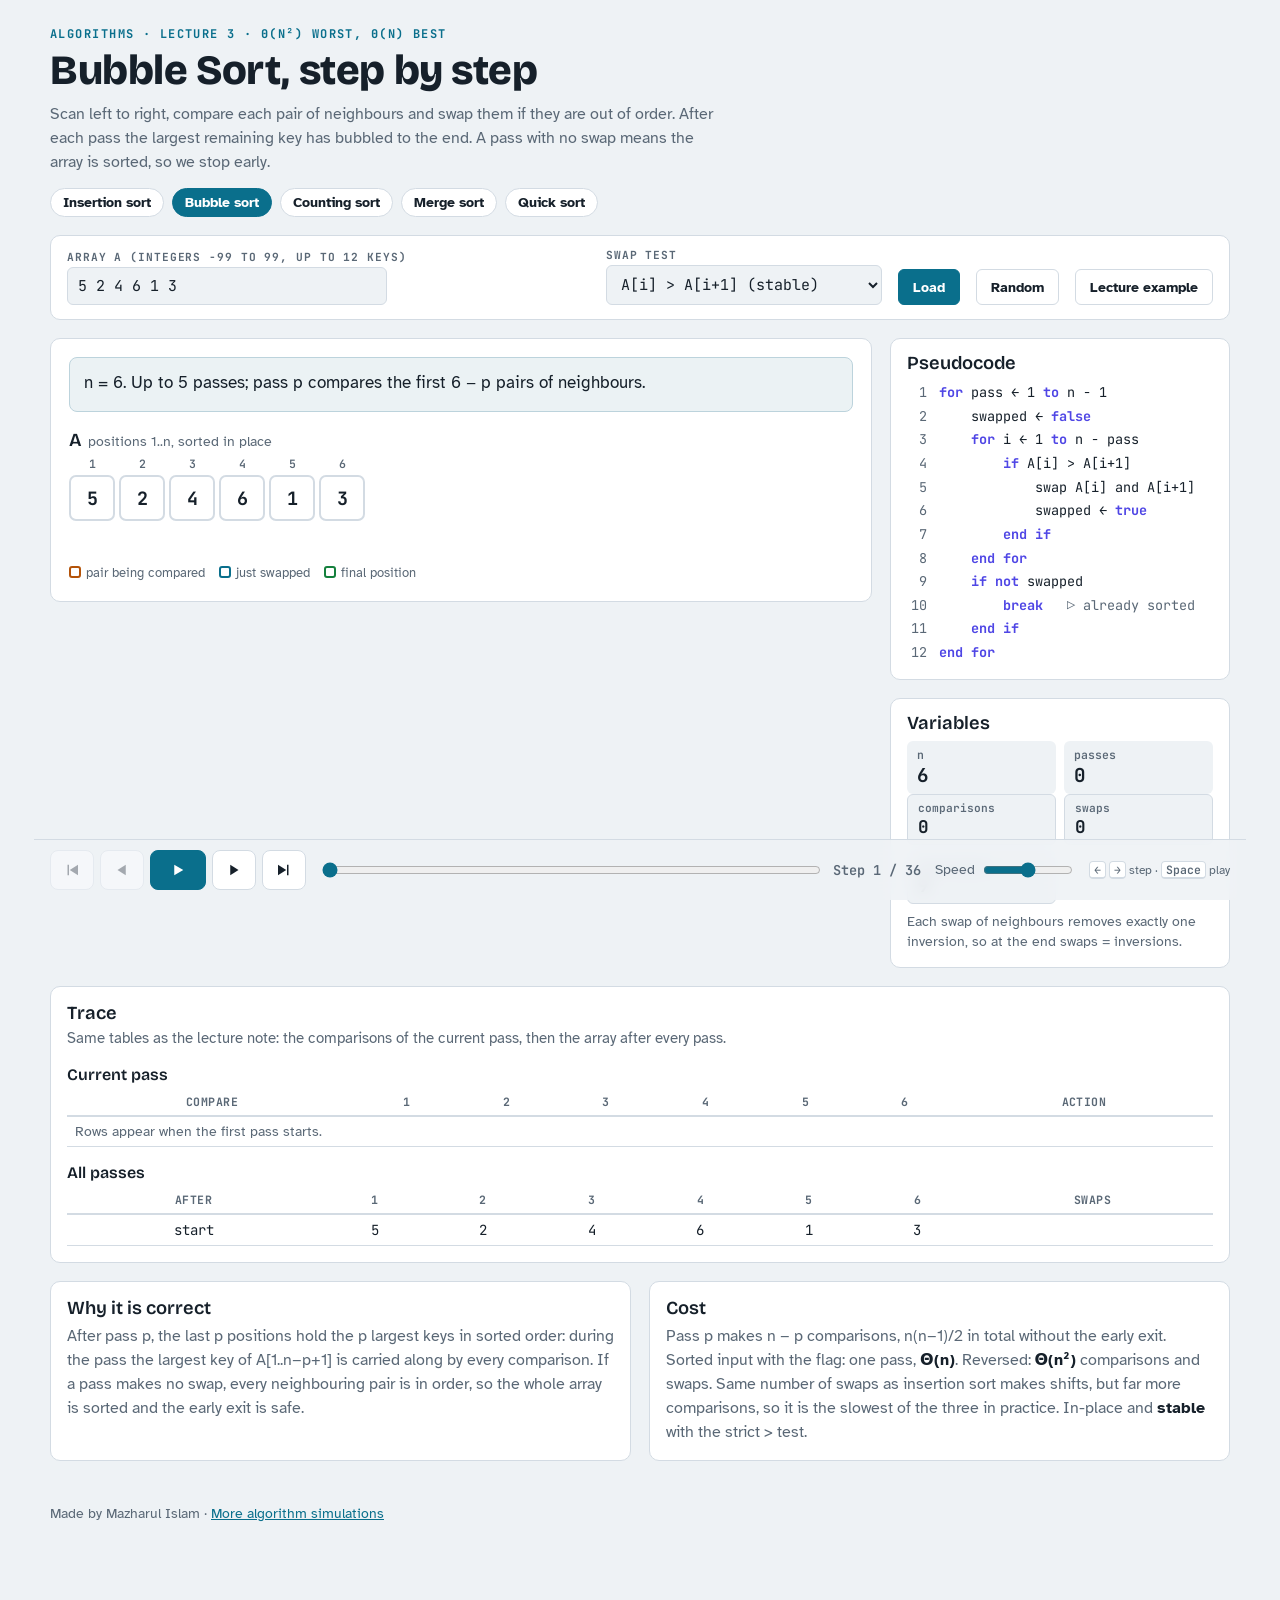
==== commit f49ae14a: "Add quick sort simulation (Lecture 5): Lomuto and Hoare partition, random pivot, quickselect" ====
--- a/bubble-sort/index.html
+++ b/bubble-sort/index.html
@@ -22,6 +22,7 @@
       <a href="../bubble-sort/" aria-current="page">Bubble sort</a>
       <a href="../counting-sort/">Counting sort</a>
       <a href="../merge-sort/">Merge sort</a>
+      <a href="../quick-sort/">Quick sort</a>
     </nav>
   </header>
 
